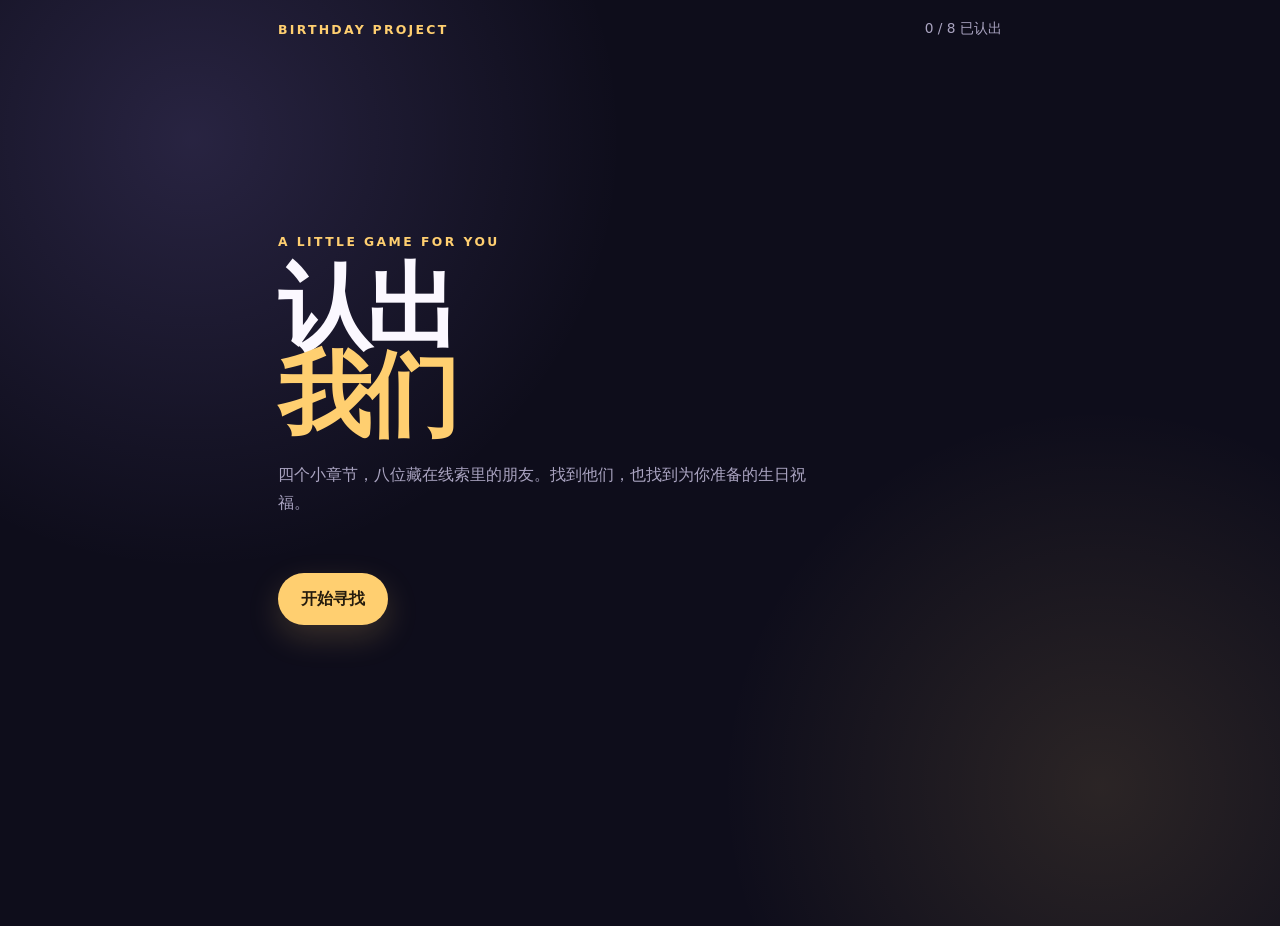
==== index.html @ e98c37f4 "Add real-data birthday game demo" ====
<!doctype html>
<html lang="zh-CN">
<head>
  <meta charset="UTF-8" />
  <meta name="viewport" content="width=device-width, initial-scale=1.0" />
  <meta name="theme-color" content="#17152b" />
  <meta name="description" content="认出朋友、收集祝福的生日互动小游戏试玩版" />
  <title>生日特别企划 · 互动试玩版</title>
  <link rel="stylesheet" href="styles.css" />
</head>
<body>
  <main id="app" aria-live="polite"></main>
  <noscript>请启用 JavaScript 后打开这个生日小游戏。</noscript>
  <script type="module" src="app.js"></script>
</body>
</html>
---- styles.css ----
:root {
  --bg: #0e0d1b;
  --panel: rgba(28, 25, 52, .92);
  --panel-2: #242040;
  --text: #fbf8ff;
  --muted: #aaa4c1;
  --accent: #ffcf70;
  --accent-2: #a993ff;
  --good: #79d7ad;
  --bad: #ff9caa;
  --line: rgba(255,255,255,.11);
  --radius: 22px;
  font-family: Inter, "Microsoft YaHei", system-ui, sans-serif;
}

* { box-sizing: border-box; }
body {
  margin: 0;
  min-height: 100vh;
  color: var(--text);
  background:
    radial-gradient(circle at 15% 15%, rgba(169,147,255,.17), transparent 32%),
    radial-gradient(circle at 86% 85%, rgba(255,207,112,.12), transparent 28%),
    var(--bg);
}
button, input { font: inherit; }
button { color: inherit; }
button:focus-visible, input:focus-visible { outline: 3px solid var(--accent); outline-offset: 3px; }

#app { min-height: 100vh; }
.shell { width: min(100%, 760px); min-height: 100vh; margin: auto; padding: 20px 18px 42px; }
.topbar { display: flex; align-items: center; justify-content: space-between; gap: 12px; margin-bottom: 28px; }
.brand { font-size: .78rem; letter-spacing: .18em; color: var(--accent); font-weight: 800; }
.progress { color: var(--muted); font-size: .86rem; }
.back { border: 0; background: transparent; color: var(--muted); padding: 8px 0; cursor: pointer; }

.hero { min-height: calc(100vh - 82px); display: grid; align-content: center; padding-bottom: 10vh; }
.eyebrow { color: var(--accent); letter-spacing: .2em; font-size: .77rem; font-weight: 800; margin: 0 0 14px; text-transform: uppercase; }
h1 { margin: 0; font-size: clamp(2.8rem, 12vw, 5.8rem); line-height: .95; letter-spacing: -.055em; }
h2 { margin: 0 0 8px; font-size: clamp(1.8rem, 7vw, 3rem); letter-spacing: -.035em; }
h3 { margin: 0; }
.lead { color: var(--muted); line-height: 1.75; margin: 22px 0 32px; max-width: 34rem; }
.gold { color: var(--accent); }

.primary, .secondary, .chip, .person-card, .sentence-card, .keyword, .chapter-card, .voice-card, .image-card, .covered-card {
  border: 1px solid var(--line); cursor: pointer; transition: transform .16s ease, border-color .16s ease, background .16s ease;
}
.primary, .secondary { min-height: 52px; border-radius: 999px; padding: 13px 22px; font-weight: 800; }
.primary { border-color: transparent; background: var(--accent); color: #251c0e; box-shadow: 0 12px 32px rgba(255,207,112,.18); }
.secondary { background: transparent; color: var(--text); }
.primary:hover, .secondary:hover, .chapter-card:hover { transform: translateY(-2px); }
.primary:disabled { opacity: .4; cursor: not-allowed; }
.actions { display: flex; flex-wrap: wrap; gap: 10px; margin-top: 24px; }

.chapter-grid { display: grid; grid-template-columns: 1fr 1fr; gap: 12px; margin-top: 24px; }
.chapter-card { position: relative; text-align: left; padding: 20px; min-height: 156px; border-radius: var(--radius); background: var(--panel); }
.chapter-card .number { color: var(--accent); font-size: .72rem; font-weight: 900; letter-spacing: .15em; }
.chapter-card h3 { margin-top: 20px; font-size: 1.1rem; }
.chapter-card p { color: var(--muted); margin: 7px 0 0; font-size: .84rem; line-height: 1.5; }
.chapter-card.done { border-color: rgba(121,215,173,.6); background: rgba(44,71,65,.55); }
.status { position: absolute; right: 14px; top: 14px; color: var(--good); font-size: .77rem; }
.voice-unlock { margin-top: 12px; padding: 18px; border: 1px dashed var(--line); border-radius: var(--radius); color: var(--muted); }
.voice-unlock.ready { border-style: solid; border-color: var(--accent); color: var(--text); background: rgba(255,207,112,.07); }

.section-head { margin: 12px 0 24px; }
.section-head p { color: var(--muted); line-height: 1.6; margin: 6px 0 0; }
.game-grid { display: grid; grid-template-columns: 1fr 1fr; gap: 12px; }
.person-card, .sentence-card, .keyword, .image-card, .covered-card, .voice-card {
  border-radius: 18px; background: var(--panel); padding: 16px; text-align: left;
}
.person-card { min-height: 120px; text-align: center; }
.avatar { display: block; font-size: 2.55rem; margin-bottom: 8px; }
.avatar-img { width: 68px; height: 68px; border-radius: 50%; object-fit: cover; display: block; margin: 0 auto 10px; border: 2px solid rgba(212,175,55,.45); }
.person-card.selected, .sentence-card.selected, .keyword.selected, .image-card.selected { border-color: var(--accent); background: rgba(255,207,112,.1); }
.person-card.matched, .sentence-card.matched, .keyword.matched { border-color: var(--good); opacity: .72; cursor: default; }
.sentence-list { display: grid; gap: 10px; margin-top: 22px; }
.sentence-card { line-height: 1.55; }
.subhead { color: var(--muted); font-size: .83rem; margin: 22px 0 10px; }
.toast { min-height: 28px; margin: 18px 0 0; color: var(--muted); text-align: center; }
.toast.good { color: var(--good); }
.toast.bad { color: var(--bad); }

.slots { display: flex; flex-wrap: wrap; gap: 5px; min-height: 29px; justify-content: center; margin-top: 12px; }
.slot { border-radius: 99px; background: rgba(255,255,255,.08); color: var(--muted); padding: 5px 9px; font-size: .75rem; }
.slot.filled { color: var(--good); background: rgba(121,215,173,.12); }
.keyword-bank { display: flex; flex-wrap: wrap; gap: 10px; justify-content: center; }
.keyword { padding: 11px 16px; border-radius: 999px; }

.riddle { padding: 28px 20px; border-radius: var(--radius); background: var(--panel); border: 1px solid var(--line); text-align: center; }
.riddle-index { color: var(--accent); font-size: .8rem; }
.riddle-text { font-size: 1.35rem; line-height: 1.55; margin: 22px 0; }
.riddle-image { width: 100%; max-height: 300px; object-fit: contain; border-radius: 14px; display: block; }
.answer-input { width: 100%; height: 52px; border-radius: 14px; border: 1px solid var(--line); background: #151328; color: var(--text); padding: 0 16px; }
.hint-box { margin-top: 14px; color: var(--muted); font-size: .9rem; line-height: 1.55; }

.image-card { padding: 0; overflow: hidden; }
.image-card img { display: block; width: 100%; aspect-ratio: 4/3; object-fit: cover; }
.image-label { padding: 10px 12px; font-size: .78rem; color: var(--muted); }
.image-card.matched { opacity: .48; border-color: var(--good); cursor: default; }
.covered-card { text-align: center; min-height: 145px; display: grid; place-content: center; }
.covered-card .cover { font-size: 2rem; color: var(--accent-2); }
.covered-card.revealed, .covered-card.matched { border-color: var(--good); }
.covered-card.hint { animation: glow .8s ease 2; }
@keyframes glow { 50% { border-color: var(--accent); box-shadow: 0 0 20px rgba(255,207,112,.4); } }

.message-grid, .voice-grid { display: grid; grid-template-columns: 1fr 1fr; gap: 12px; margin-top: 22px; }
.message-card { padding: 18px; border-radius: var(--radius); background: var(--panel); border: 1px solid var(--line); }
.message-card button { width: 100%; border: 0; color: inherit; background: transparent; cursor: pointer; text-align: left; padding: 0; }
.message-body { color: var(--muted); line-height: 1.7; margin: 14px 0 0; padding-top: 14px; border-top: 1px solid var(--line); }
.viewed { color: var(--good); font-size: .78rem; float: right; }
.voice-card { text-align: center; }
.voice-card.playing { border-color: var(--accent); background: rgba(255,207,112,.1); }
.voice-state { color: var(--muted); font-size: .78rem; margin-top: 7px; }
.chapter-tabs { display: flex; gap: 8px; overflow-x: auto; padding-bottom: 8px; margin: 18px 0; }
.chip { flex: none; border-radius: 999px; padding: 9px 14px; background: transparent; }
.chip.active { color: #251c0e; border-color: var(--accent); background: var(--accent); }

.ending { min-height: calc(100vh - 80px); display: grid; place-content: center; text-align: center; }
.constellation { font-size: 2.1rem; letter-spacing: .4rem; line-height: 1.9; filter: drop-shadow(0 0 14px rgba(255,207,112,.35)); }
.ending h1 { margin-top: 24px; }
.loading, .error { min-height: 100vh; display: grid; place-content: center; text-align: center; padding: 24px; }
.error { color: var(--bad); }

@media (max-width: 480px) {
  .shell { padding-left: 14px; padding-right: 14px; }
  .chapter-grid { grid-template-columns: 1fr; }
  .chapter-card { min-height: 132px; }
  .message-grid, .voice-grid { grid-template-columns: 1fr; }
  .primary, .secondary { width: 100%; }
}
@media (prefers-reduced-motion: reduce) { * { transition: none !important; animation: none !important; } }
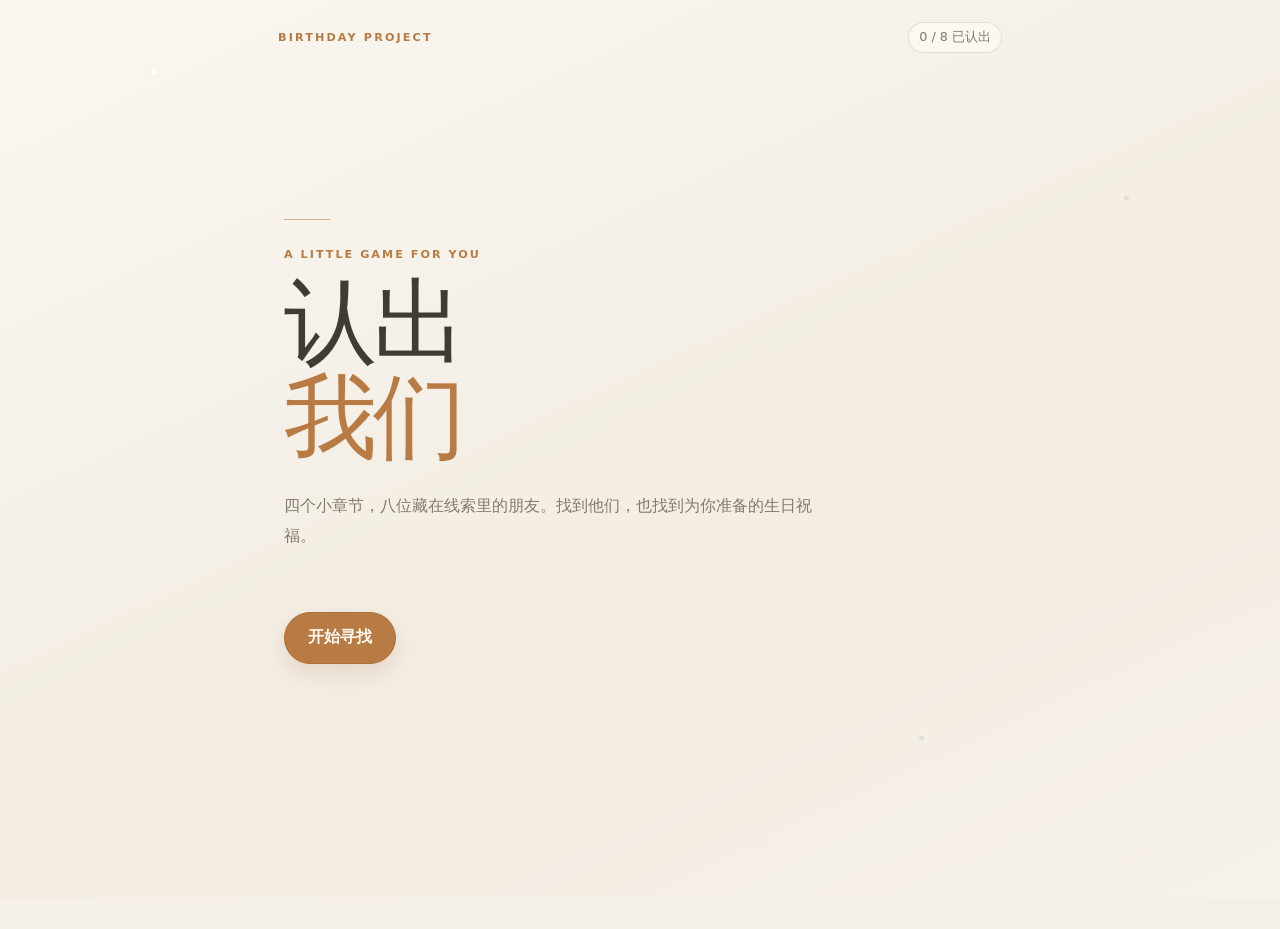
==== commit 77224ad6: "Match browser theme color to warm UI" ====
--- a/index.html
+++ b/index.html
@@ -3,7 +3,7 @@
 <head>
   <meta charset="UTF-8" />
   <meta name="viewport" content="width=device-width, initial-scale=1.0" />
-  <meta name="theme-color" content="#17152b" />
+  <meta name="theme-color" content="#f5f0e7" />
   <meta name="description" content="认出朋友、收集祝福的生日互动小游戏试玩版" />
   <title>生日特别企划 · 互动试玩版</title>
   <link rel="stylesheet" href="styles.css" />
@@ -14,3 +14,4 @@
   <script type="module" src="app.js"></script>
 </body>
 </html>
+
--- a/styles.css
+++ b/styles.css
@@ -1,131 +1,30 @@
 :root {
-  --bg: #0e0d1b;
-  --panel: rgba(28, 25, 52, .92);
-  --panel-2: #242040;
-  --text: #fbf8ff;
-  --muted: #aaa4c1;
-  --accent: #ffcf70;
-  --accent-2: #a993ff;
-  --good: #79d7ad;
-  --bad: #ff9caa;
-  --line: rgba(255,255,255,.11);
-  --radius: 22px;
-  font-family: Inter, "Microsoft YaHei", system-ui, sans-serif;
+  --bg:#f5f0e7;--paper:#fffdf8;--text:#403b35;--muted:#817a70;
+  --accent:#b77b43;--accent-soft:#f2dfc7;--blue:#718494;
+  --good:#6f8978;--good-soft:#e7efe8;--bad:#9c6f61;--bad-soft:#f4e8e2;
+  --line:rgba(83,72,58,.14);--shadow:0 12px 34px rgba(78,64,47,.08);--soft-shadow:0 5px 18px rgba(78,64,47,.06);--radius:22px;
+  font-family:"Microsoft YaHei","PingFang SC","Noto Sans SC",system-ui,sans-serif;
 }
-
-* { box-sizing: border-box; }
-body {
-  margin: 0;
-  min-height: 100vh;
-  color: var(--text);
-  background:
-    radial-gradient(circle at 15% 15%, rgba(169,147,255,.17), transparent 32%),
-    radial-gradient(circle at 86% 85%, rgba(255,207,112,.12), transparent 28%),
-    var(--bg);
-}
-button, input { font: inherit; }
-button { color: inherit; }
-button:focus-visible, input:focus-visible { outline: 3px solid var(--accent); outline-offset: 3px; }
-
-#app { min-height: 100vh; }
-.shell { width: min(100%, 760px); min-height: 100vh; margin: auto; padding: 20px 18px 42px; }
-.topbar { display: flex; align-items: center; justify-content: space-between; gap: 12px; margin-bottom: 28px; }
-.brand { font-size: .78rem; letter-spacing: .18em; color: var(--accent); font-weight: 800; }
-.progress { color: var(--muted); font-size: .86rem; }
-.back { border: 0; background: transparent; color: var(--muted); padding: 8px 0; cursor: pointer; }
-
-.hero { min-height: calc(100vh - 82px); display: grid; align-content: center; padding-bottom: 10vh; }
-.eyebrow { color: var(--accent); letter-spacing: .2em; font-size: .77rem; font-weight: 800; margin: 0 0 14px; text-transform: uppercase; }
-h1 { margin: 0; font-size: clamp(2.8rem, 12vw, 5.8rem); line-height: .95; letter-spacing: -.055em; }
-h2 { margin: 0 0 8px; font-size: clamp(1.8rem, 7vw, 3rem); letter-spacing: -.035em; }
-h3 { margin: 0; }
-.lead { color: var(--muted); line-height: 1.75; margin: 22px 0 32px; max-width: 34rem; }
-.gold { color: var(--accent); }
-
-.primary, .secondary, .chip, .person-card, .sentence-card, .keyword, .chapter-card, .voice-card, .image-card, .covered-card {
-  border: 1px solid var(--line); cursor: pointer; transition: transform .16s ease, border-color .16s ease, background .16s ease;
-}
-.primary, .secondary { min-height: 52px; border-radius: 999px; padding: 13px 22px; font-weight: 800; }
-.primary { border-color: transparent; background: var(--accent); color: #251c0e; box-shadow: 0 12px 32px rgba(255,207,112,.18); }
-.secondary { background: transparent; color: var(--text); }
-.primary:hover, .secondary:hover, .chapter-card:hover { transform: translateY(-2px); }
-.primary:disabled { opacity: .4; cursor: not-allowed; }
-.actions { display: flex; flex-wrap: wrap; gap: 10px; margin-top: 24px; }
-
-.chapter-grid { display: grid; grid-template-columns: 1fr 1fr; gap: 12px; margin-top: 24px; }
-.chapter-card { position: relative; text-align: left; padding: 20px; min-height: 156px; border-radius: var(--radius); background: var(--panel); }
-.chapter-card .number { color: var(--accent); font-size: .72rem; font-weight: 900; letter-spacing: .15em; }
-.chapter-card h3 { margin-top: 20px; font-size: 1.1rem; }
-.chapter-card p { color: var(--muted); margin: 7px 0 0; font-size: .84rem; line-height: 1.5; }
-.chapter-card.done { border-color: rgba(121,215,173,.6); background: rgba(44,71,65,.55); }
-.status { position: absolute; right: 14px; top: 14px; color: var(--good); font-size: .77rem; }
-.voice-unlock { margin-top: 12px; padding: 18px; border: 1px dashed var(--line); border-radius: var(--radius); color: var(--muted); }
-.voice-unlock.ready { border-style: solid; border-color: var(--accent); color: var(--text); background: rgba(255,207,112,.07); }
-
-.section-head { margin: 12px 0 24px; }
-.section-head p { color: var(--muted); line-height: 1.6; margin: 6px 0 0; }
-.game-grid { display: grid; grid-template-columns: 1fr 1fr; gap: 12px; }
-.person-card, .sentence-card, .keyword, .image-card, .covered-card, .voice-card {
-  border-radius: 18px; background: var(--panel); padding: 16px; text-align: left;
-}
-.person-card { min-height: 120px; text-align: center; }
-.avatar { display: block; font-size: 2.55rem; margin-bottom: 8px; }
-.avatar-img { width: 68px; height: 68px; border-radius: 50%; object-fit: cover; display: block; margin: 0 auto 10px; border: 2px solid rgba(212,175,55,.45); }
-.person-card.selected, .sentence-card.selected, .keyword.selected, .image-card.selected { border-color: var(--accent); background: rgba(255,207,112,.1); }
-.person-card.matched, .sentence-card.matched, .keyword.matched { border-color: var(--good); opacity: .72; cursor: default; }
-.sentence-list { display: grid; gap: 10px; margin-top: 22px; }
-.sentence-card { line-height: 1.55; }
-.subhead { color: var(--muted); font-size: .83rem; margin: 22px 0 10px; }
-.toast { min-height: 28px; margin: 18px 0 0; color: var(--muted); text-align: center; }
-.toast.good { color: var(--good); }
-.toast.bad { color: var(--bad); }
-
-.slots { display: flex; flex-wrap: wrap; gap: 5px; min-height: 29px; justify-content: center; margin-top: 12px; }
-.slot { border-radius: 99px; background: rgba(255,255,255,.08); color: var(--muted); padding: 5px 9px; font-size: .75rem; }
-.slot.filled { color: var(--good); background: rgba(121,215,173,.12); }
-.keyword-bank { display: flex; flex-wrap: wrap; gap: 10px; justify-content: center; }
-.keyword { padding: 11px 16px; border-radius: 999px; }
-
-.riddle { padding: 28px 20px; border-radius: var(--radius); background: var(--panel); border: 1px solid var(--line); text-align: center; }
-.riddle-index { color: var(--accent); font-size: .8rem; }
-.riddle-text { font-size: 1.35rem; line-height: 1.55; margin: 22px 0; }
-.riddle-image { width: 100%; max-height: 300px; object-fit: contain; border-radius: 14px; display: block; }
-.answer-input { width: 100%; height: 52px; border-radius: 14px; border: 1px solid var(--line); background: #151328; color: var(--text); padding: 0 16px; }
-.hint-box { margin-top: 14px; color: var(--muted); font-size: .9rem; line-height: 1.55; }
-
-.image-card { padding: 0; overflow: hidden; }
-.image-card img { display: block; width: 100%; aspect-ratio: 4/3; object-fit: cover; }
-.image-label { padding: 10px 12px; font-size: .78rem; color: var(--muted); }
-.image-card.matched { opacity: .48; border-color: var(--good); cursor: default; }
-.covered-card { text-align: center; min-height: 145px; display: grid; place-content: center; }
-.covered-card .cover { font-size: 2rem; color: var(--accent-2); }
-.covered-card.revealed, .covered-card.matched { border-color: var(--good); }
-.covered-card.hint { animation: glow .8s ease 2; }
-@keyframes glow { 50% { border-color: var(--accent); box-shadow: 0 0 20px rgba(255,207,112,.4); } }
-
-.message-grid, .voice-grid { display: grid; grid-template-columns: 1fr 1fr; gap: 12px; margin-top: 22px; }
-.message-card { padding: 18px; border-radius: var(--radius); background: var(--panel); border: 1px solid var(--line); }
-.message-card button { width: 100%; border: 0; color: inherit; background: transparent; cursor: pointer; text-align: left; padding: 0; }
-.message-body { color: var(--muted); line-height: 1.7; margin: 14px 0 0; padding-top: 14px; border-top: 1px solid var(--line); }
-.viewed { color: var(--good); font-size: .78rem; float: right; }
-.voice-card { text-align: center; }
-.voice-card.playing { border-color: var(--accent); background: rgba(255,207,112,.1); }
-.voice-state { color: var(--muted); font-size: .78rem; margin-top: 7px; }
-.chapter-tabs { display: flex; gap: 8px; overflow-x: auto; padding-bottom: 8px; margin: 18px 0; }
-.chip { flex: none; border-radius: 999px; padding: 9px 14px; background: transparent; }
-.chip.active { color: #251c0e; border-color: var(--accent); background: var(--accent); }
-
-.ending { min-height: calc(100vh - 80px); display: grid; place-content: center; text-align: center; }
-.constellation { font-size: 2.1rem; letter-spacing: .4rem; line-height: 1.9; filter: drop-shadow(0 0 14px rgba(255,207,112,.35)); }
-.ending h1 { margin-top: 24px; }
-.loading, .error { min-height: 100vh; display: grid; place-content: center; text-align: center; padding: 24px; }
-.error { color: var(--bad); }
-
-@media (max-width: 480px) {
-  .shell { padding-left: 14px; padding-right: 14px; }
-  .chapter-grid { grid-template-columns: 1fr; }
-  .chapter-card { min-height: 132px; }
-  .message-grid, .voice-grid { grid-template-columns: 1fr; }
-  .primary, .secondary { width: 100%; }
-}
-@media (prefers-reduced-motion: reduce) { * { transition: none !important; animation: none !important; } }
+*{box-sizing:border-box} html{background:var(--bg)}
+body{margin:0;min-height:100vh;color:var(--text);background:radial-gradient(circle at 12% 8%,rgba(255,255,255,.95) 0 2px,transparent 3px),radial-gradient(circle at 88% 22%,rgba(183,123,67,.16) 0 2px,transparent 3px),radial-gradient(circle at 72% 82%,rgba(113,132,148,.14) 0 2px,transparent 3px),linear-gradient(155deg,#faf7f0,#f3ede3 58%,#f6f1e9);background-attachment:fixed}
+button,input{font:inherit} button{color:inherit;-webkit-tap-highlight-color:transparent} button:focus-visible,input:focus-visible{outline:3px solid rgba(183,123,67,.38);outline-offset:3px}
+#app{min-height:100vh}.shell{width:min(100%,760px);min-height:100vh;margin:auto;padding:22px 18px 52px;animation:page-in .42s ease both}
+.topbar{display:flex;align-items:center;justify-content:space-between;gap:12px;margin-bottom:34px}.brand{font-size:.7rem;letter-spacing:.19em;color:var(--accent);font-weight:700}.progress{color:var(--muted);font-size:.8rem;padding:6px 10px;border:1px solid var(--line);border-radius:99px;background:rgba(255,253,248,.58)}.back{border:0;background:transparent;color:var(--muted);padding:8px 0;cursor:pointer}.back:hover{color:var(--accent)}
+.hero{min-height:calc(100vh - 110px);display:grid;align-content:center;padding:5vh 6px 14vh}.hero:before{content:"";width:46px;height:1px;background:var(--accent);opacity:.55;margin-bottom:28px}.eyebrow{color:var(--accent);letter-spacing:.18em;font-size:.7rem;font-weight:700;margin:0 0 15px;text-transform:uppercase}
+h1{margin:0;font-family:Georgia,"Songti SC","SimSun",serif;font-weight:500;font-size:clamp(3rem,13vw,5.8rem);line-height:1.02;letter-spacing:-.045em}h2{margin:0 0 10px;font-family:Georgia,"Songti SC","SimSun",serif;font-weight:500;font-size:clamp(1.9rem,7vw,3rem);letter-spacing:-.025em}h3{margin:0;font-weight:650}.lead{color:var(--muted);line-height:1.9;margin:25px 0 34px;max-width:34rem}.gold{color:var(--accent)}
+.primary,.secondary,.chip,.person-card,.sentence-card,.keyword,.chapter-card,.voice-card,.image-card,.covered-card{border:1px solid var(--line);cursor:pointer;transition:transform .2s ease,border-color .2s ease,background .2s ease,box-shadow .2s ease,color .2s ease}.primary,.secondary{min-height:52px;border-radius:99px;padding:13px 23px;font-weight:650}.primary{border-color:#a96f39;background:var(--accent);color:#fffaf3;box-shadow:0 9px 22px rgba(150,93,42,.16)}.secondary{background:rgba(255,253,248,.72)}.primary:hover,.secondary:hover,.chapter-card:hover{transform:translateY(-2px);box-shadow:var(--shadow)}.primary:active,.secondary:active,.chapter-card:active{transform:none}.primary:disabled{opacity:.45;cursor:not-allowed}.actions{display:flex;flex-wrap:wrap;gap:11px;margin-top:26px}
+.chapter-grid{display:grid;grid-template-columns:1fr 1fr;gap:14px;margin-top:27px}.chapter-card{position:relative;text-align:left;padding:21px;min-height:164px;border-radius:var(--radius);background:var(--paper);box-shadow:var(--soft-shadow)}.chapter-card:after{content:"";position:absolute;left:20px;bottom:17px;width:26px;height:1px;background:var(--accent);opacity:.45}.chapter-card .number{color:var(--accent);font-size:.67rem;font-weight:750;letter-spacing:.14em}.chapter-card h3{margin-top:22px;font-size:1.08rem}.chapter-card p{color:var(--muted);margin:7px 0 24px;font-size:.82rem;line-height:1.55}.chapter-card.done{border-color:rgba(111,137,120,.38);background:#f5f8f3}.chapter-card.done:after{background:var(--good);opacity:.8}.status{position:absolute;right:14px;top:14px;color:var(--good);font-size:.72rem;background:var(--good-soft);border-radius:99px;padding:4px 8px}
+.voice-unlock{margin-top:15px;padding:20px;border:1px dashed rgba(113,132,148,.35);border-radius:var(--radius);color:var(--muted);background:rgba(248,250,250,.52);line-height:1.65}.voice-unlock.ready{border-style:solid;border-color:rgba(183,123,67,.32);color:var(--text);background:#fbf4e9;box-shadow:var(--soft-shadow)}.reset-zone{margin-top:32px;padding-top:21px;border-top:1px solid var(--line);text-align:center}.reset-zone p{margin:8px 0 0;color:var(--muted);font-size:.74rem}.reset-button{border:0;background:transparent;color:var(--muted);padding:9px 14px;cursor:pointer;text-decoration:underline;text-underline-offset:4px}.reset-button:hover{color:var(--bad)}
+.section-head{margin:14px 0 28px}.section-head p{color:var(--muted);line-height:1.75;margin:7px 0 0}.game-grid{display:grid;grid-template-columns:1fr 1fr;gap:13px}.person-card,.sentence-card,.keyword,.image-card,.covered-card,.voice-card{border-radius:19px;background:var(--paper);padding:17px;text-align:left;box-shadow:var(--soft-shadow)}.person-card{min-height:128px;text-align:center}.avatar{display:block;font-size:2.55rem;margin-bottom:8px}.avatar-img{width:72px;height:72px;border-radius:50%;object-fit:cover;display:block;margin:0 auto 11px;border:3px solid #f0e4d4;box-shadow:0 4px 14px rgba(78,64,47,.1)}
+.person-card.selected,.sentence-card.selected,.keyword.selected,.image-card.selected{border-color:rgba(183,123,67,.72);background:#fff7eb}.person-card.selected,.sentence-card.selected{position:relative;border:2px solid var(--accent);background:#fff6e8;box-shadow:0 0 0 4px rgba(183,123,67,.1),var(--shadow);transform:translateY(-2px)}.person-card.selected:after,.sentence-card.selected:after{content:"✓ 已选择";position:absolute;top:8px;right:9px;padding:4px 8px;border-radius:99px;background:var(--accent-soft);color:#805326;font-size:.64rem;font-weight:750}.sentence-card.selected{padding-top:40px}.person-card.matched,.sentence-card.matched,.keyword.matched{border-color:rgba(111,137,120,.48);background:var(--good-soft);opacity:.84;cursor:default}
+.sentence-list{display:grid;gap:11px;margin-top:24px}.sentence-card{line-height:1.7}.subhead{color:var(--muted);font-size:.78rem;letter-spacing:.05em;margin:25px 0 11px}.toast{min-height:42px;margin:19px 0 0;padding:10px 14px;border-radius:14px;color:var(--muted);text-align:center;line-height:1.5}.toast.good{color:#557060;background:var(--good-soft)}.toast.bad{color:#8e6254;background:var(--bad-soft)}
+.slots{display:flex;flex-wrap:wrap;gap:6px;min-height:29px;justify-content:center;margin-top:13px}.slot{border-radius:99px;background:#f1ede6;color:var(--muted);padding:5px 9px;font-size:.73rem}.slot.filled{color:#557060;background:var(--good-soft)}.keyword-bank{display:flex;flex-wrap:wrap;gap:10px;justify-content:center}.keyword{padding:11px 17px;border-radius:99px;box-shadow:none}
+.riddle{padding:27px 20px;border-radius:var(--radius);background:var(--paper);border:1px solid var(--line);text-align:center;box-shadow:var(--shadow)}.riddle-index{color:var(--accent);font-size:.75rem;letter-spacing:.05em}.riddle-text{font-size:1.25rem;line-height:1.65;margin:23px 0}.riddle-image{width:100%;max-height:300px;object-fit:contain;border-radius:15px;display:block;background:#f8f4ec}.answer-input{width:100%;height:53px;border-radius:15px;border:1px solid var(--line);background:#fffdf9;color:var(--text);padding:0 16px}.answer-input::placeholder{color:#aaa298}.hint-box{margin-top:15px;padding:12px 14px;border-radius:13px;color:var(--muted);background:#f1f3f2;font-size:.88rem;line-height:1.6}
+.image-card{padding:0;overflow:hidden}.image-card img{display:block;width:100%;aspect-ratio:4/3;object-fit:contain;background:#ece8e0}.image-label{padding:11px 12px;font-size:.74rem;color:var(--muted);text-align:center}.image-card.matched{opacity:.58;border-color:rgba(111,137,120,.5);cursor:default}.covered-card{text-align:center;min-height:150px;display:grid;place-content:center;background:linear-gradient(145deg,#fffdf8,#f3eee6)}.covered-card .cover{font-size:1.8rem;color:var(--blue);opacity:.7}.covered-card.revealed,.covered-card.matched{border-color:rgba(111,137,120,.52);background:var(--good-soft)}.covered-card.hint{animation:glow .9s ease 2}@keyframes glow{50%{border-color:rgba(183,123,67,.65);box-shadow:0 0 0 4px rgba(183,123,67,.1),var(--shadow)}}
+.message-grid,.voice-grid{display:grid;grid-template-columns:1fr 1fr;gap:13px;margin-top:24px}.message-card{padding:19px;border-radius:var(--radius);background:var(--paper);border:1px solid var(--line);box-shadow:var(--soft-shadow)}.message-card button{width:100%;border:0;color:inherit;background:transparent;cursor:pointer;text-align:left;padding:0}.message-body{color:#665f57;line-height:1.85;margin:16px 0 0;padding:17px 2px 2px;border-top:1px solid var(--line);font-family:Georgia,"Songti SC","SimSun",serif}.viewed{color:var(--good);font-size:.74rem;float:right}.voice-card{text-align:center}.voice-card.playing{border-color:rgba(113,132,148,.55);background:#eef2f3;box-shadow:0 0 0 4px rgba(113,132,148,.08),var(--shadow)}.voice-state{color:var(--muted);font-size:.74rem;margin-top:8px;line-height:1.45}
+.chapter-tabs{display:flex;gap:8px;overflow-x:auto;padding:3px 2px 10px;margin:18px 0;scrollbar-width:none}.chapter-tabs::-webkit-scrollbar{display:none}.chip{flex:none;border-radius:99px;padding:9px 15px;background:rgba(255,253,248,.65);color:var(--muted)}.chip.active{color:#fffaf3;border-color:var(--blue);background:var(--blue)}
+.ending{min-height:calc(100vh - 90px);display:grid;place-content:center;text-align:center;padding-bottom:5vh}.constellation{font-size:1.6rem;letter-spacing:.55rem;line-height:2.2;color:var(--accent);filter:drop-shadow(0 2px 9px rgba(183,123,67,.22));animation:lights-in 1.2s ease both}.ending h1{margin-top:26px}.ending .lead{margin-left:auto;margin-right:auto}.loading,.error{min-height:100vh;display:grid;place-content:center;text-align:center;padding:24px}.error{color:var(--bad)}
+@keyframes page-in{from{opacity:0;transform:translateY(6px)}to{opacity:1;transform:none}}@keyframes lights-in{from{opacity:0;filter:blur(5px)}to{opacity:1;filter:blur(0) drop-shadow(0 2px 9px rgba(183,123,67,.22))}}
+@media(max-width:480px){.shell{padding:18px 14px 44px}.topbar{margin-bottom:27px}.chapter-grid{grid-template-columns:1fr}.chapter-card{min-height:142px}.game-grid{gap:10px}.person-card,.covered-card{min-height:124px;padding:14px 10px}.message-grid,.voice-grid{grid-template-columns:1fr}.primary,.secondary{width:100%}}
+@media(prefers-reduced-motion:reduce){*{transition:none!important;animation:none!important}}
+
